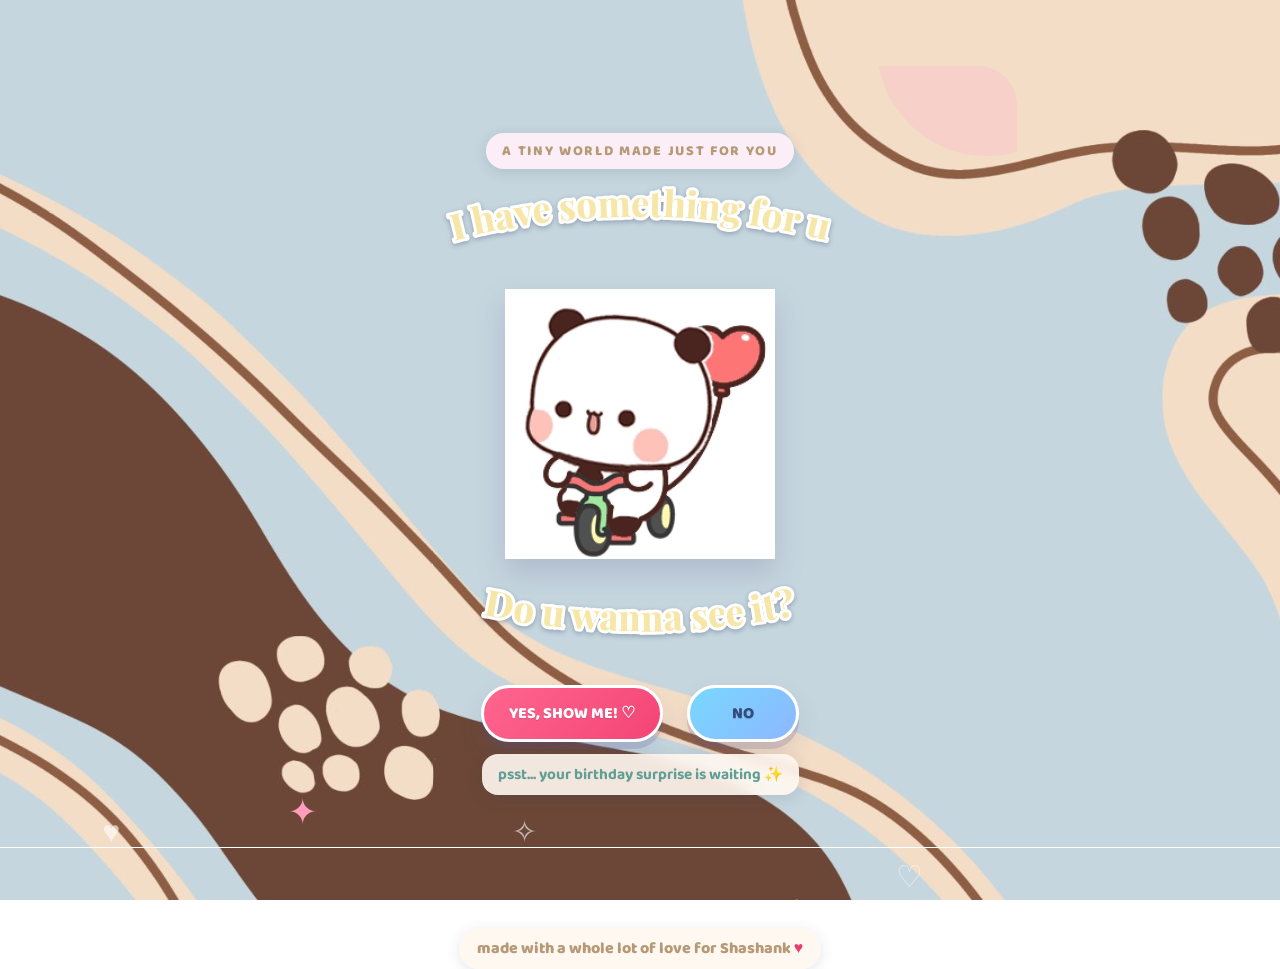
==== index.html @ c715af80 "Refresh stylesheet for white text outlines" ====
<!doctype html><html lang="en"><head><meta charset="UTF-8"><meta name="viewport" content="width=device-width,initial-scale=1"><meta name="theme-color" content="#bceaff"><title>A little surprise for Shashank ♡</title><link rel="stylesheet" href="style.css?v=20261118-white-outline"><script src="script.js?v=20261117-clean-controls" defer></script></head><body class="first-page">
<div class="confetti-bg" aria-hidden="true"><i>♥</i><i>✦</i><i>♡</i><i>✿</i><i>♥</i><i>✧</i></div><main><section class="page-card landing">
<p class="eyebrow">a tiny world made just for you</p>
<svg class="arc-heading arc-top" viewBox="0 0 760 130" role="img" aria-label="I have something for u"><defs><path id="arc-top-index" d="M 35 112 Q 380 -28 725 112"/></defs><text><textPath href="#arc-top-index" startOffset="50%" text-anchor="middle">I have something for u</textPath></text></svg>
<div class="rotating-bear" aria-label="Bubu and Dudu"><img class="is-visible" src="assets/opening-page-bubu-1.gif" alt="Bubu and Dudu"><img src="assets/opening-page-bubu-2.gif" alt="" aria-hidden="true"></div>
<svg class="arc-heading arc-bottom" viewBox="0 0 760 130" role="img" aria-label="Do u wanna see it?"><defs><path id="arc-bottom-index" d="M 35 12 Q 380 145 725 12"/></defs><text><textPath href="#arc-bottom-index" startOffset="50%" text-anchor="middle">Do u wanna see it?</textPath></text></svg>
<div class="button-row"><a class="bubble-button hot" href="excited.html">YES, SHOW ME! ♡</a><a class="bubble-button cool" href="no.html">NO</a></div>
<p class="micro">psst... your birthday surprise is waiting ✨</p>
</section><footer>made with a whole lot of love for Shashank <span>♥</span></footer></main></body></html>
---- style.css ----
@import url('https://fonts.googleapis.com/css2?family=Baloo+2:wght@500;600;700;800&family=Fredoka:wght@500;600;700&family=Playfair+Display:wght@600;700;800&display=swap');
:root{--ink:#3e426d;--blue:#72c9f3;--sky:#c8efff;--pink:#ffb8d0;--rose:#ff709d;--red:#e83e68;--purple:#b9a2ff;--yellow:#ffe28b;--mint:#a8eadc}
*{box-sizing:border-box}html{min-height:100%;scroll-behavior:smooth}body{margin:0;min-height:100vh;font-family:'Baloo 2',sans-serif;color:var(--ink);background:radial-gradient(circle at 12% 18%,#fff9 0 5%,transparent 18%),radial-gradient(circle at 88% 78%,#ffc4dc99 0 4%,transparent 20%),linear-gradient(135deg,#8cdbff 0%,#c8c2ff 42%,#ffd0df 75%,#fff0b9 100%);background-attachment:fixed;overflow-x:hidden}
.confetti-bg{position:fixed;inset:0;pointer-events:none;overflow:hidden;z-index:-1}.confetti-bg i{position:absolute;font-style:normal;color:#fff9;font-size:30px;animation:drift 12s linear infinite}.confetti-bg i:nth-child(1){left:8%;top:90%}.confetti-bg i:nth-child(2){left:25%;top:110%;animation-delay:-4s;color:#ff5e8d}.confetti-bg i:nth-child(3){left:70%;top:95%;animation-delay:-8s}.confetti-bg i:nth-child(4){left:90%;top:100%;animation-delay:-2s;color:#fff}.confetti-bg i:nth-child(5){left:52%;top:110%;animation-delay:-6s}.confetti-bg i:nth-child(6){left:40%;top:90%;animation-delay:-10s}@keyframes drift{to{transform:translateY(-120vh) rotate(300deg);opacity:0}}
.page-card{width:min(760px,calc(100% - 30px));min-height:75vh;margin:7vh auto;padding:clamp(25px,5vw,55px);display:flex;flex-direction:column;align-items:center;justify-content:center;text-align:center;border:3px solid #fff9;border-radius:42px;background:linear-gradient(145deg,#ffffffd9,#fff4f8d9);box-shadow:0 22px 70px #5b65a333, inset 0 0 0 7px #ffffff70;position:relative;overflow:hidden}.page-card:before{content:"";position:absolute;width:220px;height:220px;border-radius:50%;background:#ffb8d055;top:-130px;right:-80px}.page-card:after{content:"✦";position:absolute;color:#ff9dba;font-size:35px;bottom:20px;left:25px}.mascot{width:min(340px,80vw);height:auto;filter:drop-shadow(0 13px 14px #5d63952c);animation:mascotFloat 3s ease-in-out infinite}@keyframes mascotFloat{50%{transform:translateY(-9px) rotate(1deg)}}
.eyebrow{font-size:.82rem;letter-spacing:.16em;text-transform:uppercase;font-weight:800;color:#8d62b8;margin:10px 0}h1{font:800 clamp(2.7rem,7vw,4.6rem)/1.05 'Baloo 2',sans-serif;color:#4c4b83;margin:8px 0;text-shadow:3px 4px 0 #fff}h1 span{color:var(--red)}.subtitle{font-size:1.25rem;color:#65638c;margin:12px 0 24px}.button-row{display:flex;gap:15px;flex-wrap:wrap;justify-content:center;margin:10px}.bubble-button{display:inline-flex;align-items:center;justify-content:center;text-decoration:none;border:3px solid #fff;border-radius:50px;padding:13px 25px;font-weight:800;font-size:1rem;cursor:pointer;box-shadow:0 7px 0 #514c8730,0 12px 25px #625e9b20;transition:transform .2s,filter .2s}.bubble-button:hover{transform:translateY(-5px) rotate(-1deg);filter:saturate(1.2)}.hot{background:linear-gradient(135deg,#ff668f,#f34476);color:white}.cool{background:linear-gradient(135deg,#78d8ff,#8db7ff);color:#354b7a}.micro{color:#8d75a8;font-size:.9rem;margin-top:20px}.no-reply{display:none;padding:14px 20px;background:#fff;border:2px dashed #ff83a9;border-radius:20px;color:#e83e68;font-weight:800}.no-reply.show{display:block;animation:bounce .5s}.no-reply small{color:#70658c}.wide-page{width:min(1100px,calc(100% - 28px));margin:4vh auto;text-align:center}.page-heading{padding:22px}.page-heading .mascot{width:min(245px,60vw)}.page-heading h1{font-size:clamp(2.8rem,7vw,4.2rem)}.present-grid{display:grid;grid-template-columns:repeat(3,1fr);gap:22px;margin:30px 0}.present-card{min-height:290px;border:4px solid white;border-radius:34px;padding:25px 16px;display:flex;flex-direction:column;align-items:center;justify-content:center;text-decoration:none;color:#454777;box-shadow:0 15px 35px #55518b30;transition:.25s;position:relative;overflow:hidden}.present-card:hover{transform:translateY(-10px) rotate(-1deg) scale(1.02)}.gift-one{background:linear-gradient(145deg,#ffe7a8,#ffb7c9)}.gift-two{background:linear-gradient(145deg,#b8f1e8,#9ddfff)}.gift-three{background:linear-gradient(145deg,#d8c5ff,#ffc5e1)}.present-emoji{font-size:5rem;filter:drop-shadow(0 6px 4px #554c6a33);animation:bob 2s infinite}.present-card b{font:800 1.4rem 'Baloo 2';margin-top:10px}.present-card small{font-size:.95rem}.present-card strong{color:#e83e68;margin-top:20px;letter-spacing:.12em}.bottom-mascot .mascot{width:190px;margin:10px auto}.gift-page{gap:10px}.gift-page .mascot{width:min(250px,65vw)}.pink-card{background:linear-gradient(145deg,#fff0b9,#ffc5dc 55%,#e8c8ff)}.birthday-title{color:#e84979}.message{font-size:1.12rem;line-height:1.65;max-width:560px}.signature{font:700 1.35rem 'Playfair Display',serif;color:#e84979;margin:18px}.cake-card{background:linear-gradient(145deg,#baf0ff,#c6c0ff 55%,#ffd1e2)}.cake-card .mascot{width:190px;margin-top:10px}.big-cake{position:relative;width:270px;height:230px;margin:25px auto;cursor:pointer}.cake-plate{position:absolute;bottom:20px;left:18px;width:235px;height:20px;border-radius:50%;background:#fff;box-shadow:0 7px 0 #8dc7ed}.cake-body{position:absolute;bottom:39px;left:55px;width:160px;height:100px;border-radius:20px 20px 25px 25px;background:repeating-linear-gradient(180deg,#ff8eb7 0 20px,#fff1f6 20px 34px);box-shadow:inset 0 -10px #ed6394}.cake-icing{position:absolute;z-index:2;bottom:125px;left:47px;width:176px;height:32px;border-radius:50%;background:#fff;border:5px solid #ff9cbd;color:#ef5c8a;font-size:18px}.cake-candle{position:absolute;z-index:3;bottom:151px;left:130px;width:12px;height:40px;border-radius:5px;background:repeating-linear-gradient(135deg,#65cafa 0 7px,#fff 7px 13px)}.cake-flame{position:absolute;z-index:4;bottom:187px;left:129px;width:16px;height:23px;border-radius:80% 20%;transform:rotate(45deg);background:#ffbd45;box-shadow:0 0 24px #ffbd45;animation:flicker .6s infinite alternate}.big-cake.blown .cake-flame{display:none}.spark{position:absolute;color:#fff;font-size:32px;animation:twinkle 1.4s infinite alternate}.s1{left:5px;top:45px}.s2{right:5px;top:20px}@keyframes flicker{to{transform:rotate(55deg) scale(1.15)}}@keyframes twinkle{to{transform:scale(1.4);opacity:.5}}.letter-card{background:linear-gradient(145deg,#f5e8ff,#ffcce3 55%,#fff0b9)}.big-envelope{position:relative;width:220px;height:145px;margin:30px auto;background:#ff8eb7;border:5px solid white;border-radius:12px;cursor:pointer;box-shadow:0 15px 25px #9a669633}.letter-sheet{position:absolute;left:25px;right:25px;bottom:12px;height:110px;background:#fffdf7;border-radius:6px;display:grid;place-items:center;color:#f15c8b;font-size:32px;transition:.7s}.env-front{position:absolute;inset:0;background:linear-gradient(145deg,transparent 49%,#f36e9d 50%) left/50% 100% no-repeat,linear-gradient(215deg,transparent 49%,#ffabc9 50%) right/50% 100% no-repeat}.env-flap{position:absolute;top:0;left:0;border-left:105px solid transparent;border-right:105px solid transparent;border-top:78px solid #ffd0e2;transform-origin:top;transition:.6s;z-index:2}.big-envelope.open .env-flap{transform:rotateX(180deg)}.big-envelope.open .letter-sheet{transform:translateY(-80px)}.letter-text{display:none;max-width:620px;text-align:left;background:#fffdf7;border:2px solid #fff;border-radius:24px;padding:25px;margin:20px 0;box-shadow:0 12px 30px #90649b22}.letter-text.show{display:block;animation:reveal .7s}.letter-text h2{text-align:center;font:800 2rem 'Playfair Display';color:#e84979}.letter-text p{font-size:1.05rem;line-height:1.8}.letter-card .mascot{width:190px;margin:10px auto}.back-link{color:#7465a0;margin-top:22px;text-decoration:none;font-weight:700}footer{text-align:center;padding:24px;color:#615b8c;font-weight:700}footer span{color:#e83e68}@keyframes bob{50%{transform:translateY(-8px) rotate(2deg)}}@keyframes bounce{50%{transform:scale(1.06)}}@keyframes reveal{from{opacity:0;transform:translateY(12px)}to{opacity:1;transform:none}}@media(max-width:760px){.present-grid{grid-template-columns:1fr;max-width:440px;margin:20px auto}.present-card{min-height:230px}.page-card{margin:3vh auto;min-height:85vh;border-radius:28px}.message{font-size:1rem}}@media(prefers-reduced-motion:reduce){*{animation-duration:.01ms!important;scroll-behavior:auto!important}}
.bear-gallery{display:flex;align-items:center;justify-content:center;gap:clamp(2px,2vw,18px);flex-wrap:wrap;width:100%;margin:0 auto 16px;position:relative;z-index:1}
.bear-gallery img{width:clamp(105px,21vw,178px);height:clamp(90px,18vw,145px);object-fit:contain;filter:drop-shadow(0 9px 8px #6c5d9b2b);animation:bearBounce 2.8s ease-in-out infinite}
.bear-gallery img:nth-child(2){animation-delay:-.7s;width:clamp(88px,17vw,145px)}.bear-gallery img:nth-child(3){animation-delay:-1.4s}.bear-gallery img:nth-child(4){animation-delay:-2s;width:clamp(88px,17vw,145px)}
@keyframes bearBounce{0%,100%{transform:translateY(0) rotate(-2deg)}50%{transform:translateY(-12px) rotate(2deg)}}
.page-card{isolation:isolate}.page-card:before{z-index:-1}.page-card:after{animation:twinkle 1.5s infinite alternate}.no-page h1{color:#e83e68}
@media(max-width:520px){.bear-gallery{gap:0}.bear-gallery img{width:43%!important;height:110px}.bear-gallery img:nth-child(3),.bear-gallery img:nth-child(4){margin-top:-12px}}


/* One floating Bubu-Dudu illustration per page */
.corner-mascot{position:fixed;z-index:5;width:clamp(104px,15vw,172px);height:clamp(104px,15vw,172px);object-fit:contain;filter:drop-shadow(0 10px 12px #5b4b8b35);pointer-events:none;animation:cornerFloat 3.2s ease-in-out infinite}
.corner-mascot.mascot-br{right:clamp(8px,2vw,26px);bottom:clamp(8px,2vw,24px)}
.corner-mascot.mascot-tr{right:clamp(8px,2vw,26px);top:clamp(8px,2vw,24px);animation-delay:-.8s}
.corner-mascot.mascot-tl{left:clamp(8px,2vw,26px);top:clamp(8px,2vw,24px);animation-delay:-1.5s}
.corner-mascot.mascot-bl{left:clamp(8px,2vw,26px);bottom:clamp(8px,2vw,24px);animation-delay:-2.2s}
@keyframes cornerFloat{0%,100%{transform:translateY(0) rotate(-3deg)}50%{transform:translateY(-11px) rotate(3deg)}}
@media(max-width:520px){.corner-mascot{width:clamp(82px,24vw,112px);height:clamp(82px,24vw,112px);opacity:.96}}
@media(prefers-reduced-motion:reduce){.corner-mascot{animation:none}}

/* Centered character with a small caption on the first three pages */
.hero-mascot{display:flex;flex-direction:column;align-items:center;justify-content:center;width:100%;margin:0 auto 12px;position:relative;z-index:2}
.hero-mascot-image{display:block;width:clamp(150px,30vw,235px);height:clamp(130px,26vw,205px);object-fit:contain;filter:drop-shadow(0 12px 12px #62548b30);animation:heroBearFloat 3s ease-in-out infinite}
.hero-mascot-caption{margin:0;color:#926b9f;font-size:.88rem;font-weight:700;letter-spacing:.025em}
@keyframes heroBearFloat{0%,100%{transform:translateY(0) rotate(-2deg)}50%{transform:translateY(-10px) rotate(2deg)}}
@media(max-width:520px){.hero-mascot-image{width:clamp(135px,43vw,185px);height:clamp(120px,38vw,165px)}}

/* Centered storybook layout with arched text */
.hero-mascot{display:none}
.arc-heading{display:block;width:min(100%,650px);height:auto;overflow:visible;margin:0 auto}
.arc-heading text{font-family:'Baloo 2',sans-serif;font-size:43px;font-weight:800;letter-spacing:1px;fill:#4c4b83;paint-order:stroke;stroke:#fff;stroke-width:5px;stroke-linejoin:round}
.arc-top{margin-bottom:-2px}
.arc-bottom{margin-top:-2px}
.center-stage-bear{display:block;width:clamp(190px,38vw,285px);height:clamp(170px,34vw,245px);object-fit:contain;margin:0 auto;filter:drop-shadow(0 14px 14px #62548b35);animation:heroBearFloat 3s ease-in-out infinite}
.page-card .button-row{display:flex;flex-wrap:nowrap;gap:clamp(10px,3vw,24px);justify-content:center;align-items:center;width:100%;margin:10px auto 0}
.page-card .button-row .bubble-button{white-space:nowrap;min-width:112px}
.no-page .arc-heading text{fill:#e83e68}
@media(max-width:520px){
 .page-card{padding:22px 15px}
 .arc-heading text{font-size:39px;stroke-width:4px}
 .center-stage-bear{width:clamp(175px,55vw,225px);height:clamp(155px,48vw,200px)}
 .page-card .button-row{gap:9px}
 .page-card .button-row .bubble-button{padding:11px 17px;font-size:.92rem;min-width:100px}
}


/* Two-image Bubu-Dudu galleries: gently crossfade forever */
.rotating-bear{position:relative;display:block;width:clamp(190px,38vw,285px);height:clamp(170px,34vw,245px);margin:0 auto 8px;flex:0 0 auto;}
.rotating-bear img{position:absolute;inset:0;width:100%;height:100%;object-fit:contain;opacity:0;transition:opacity 1s ease-in-out;filter:drop-shadow(0 14px 14px #62548b35);}
.rotating-bear img.is-visible{opacity:1;}
@media(max-width:520px){.rotating-bear{width:clamp(175px,55vw,225px);height:clamp(155px,48vw,200px);}}
@media(prefers-reduced-motion:reduce){.rotating-bear img{transition:none}}

/* Automatic gallery crossfade: images change every 2 seconds */
.rotating-bear{height:clamp(190px,38vw,270px);}
.rotating-bear img{transition:opacity .65s ease-in-out;}
@media(max-width:520px){.rotating-bear{height:clamp(175px,53vw,225px)}}
@media(prefers-reduced-motion:reduce){.rotating-bear img{transition:none}}

/* CSS-only slideshow: each illustration stays visible for 2 seconds. */
.rotating-bear img{animation:bearFrameSwap 4s steps(1,end) infinite!important;transition:none!important;}
.rotating-bear img:nth-child(1){animation-delay:0s!important;}
.rotating-bear img:nth-child(2){animation-delay:-2s!important;}
@keyframes bearFrameSwap{0%,49.99%{opacity:1}50%,99.99%{opacity:0}}
/* There is no manual Next control in this slideshow. */
.next-frame-button,#nextFrameButton,[data-next-frame],.next-image-button,#nextImageButton{display:none!important;}

/* First-page uploaded portrait background: upright on mobile, landscape on desktop */
body.first-page{position:relative;isolation:isolate;background:none}
body.first-page::before{content:"";position:fixed;inset:0;z-index:-2;background-image:url("assets/background-first-page.jpg");background-position:center;background-size:cover;background-repeat:no-repeat}
body.first-page .confetti-bg{z-index:-1}
body.first-page .page-card.landing{background:transparent;border-color:transparent;box-shadow:none;backdrop-filter:none}
@media(min-width:761px){
 body.first-page::before{inset:auto;width:100vh;height:100vw;top:50%;left:50%;transform:translate(-50%,-50%) rotate(90deg)}
}


/* Uploaded page backgrounds: portrait on mobile, rotated landscape on desktop. */
body.no-page-bg,body.sunoo-page-bg,body.first-gift-bg,body.second-gift-bg,body.third-gift-bg,body.pick-gift-bg,body.yes-page-bg{position:relative;isolation:isolate;background:none}
body.no-page-bg::before,body.sunoo-page-bg::before,body.first-gift-bg::before,body.second-gift-bg::before,body.third-gift-bg::before,body.pick-gift-bg::before,body.yes-page-bg::before{content:"";position:fixed;inset:0;z-index:-2;background-position:center;background-size:cover;background-repeat:no-repeat}
body.no-page-bg::before{background-image:url("assets/no-page-background.jpg")}
body.sunoo-page-bg::before{background-image:url("assets/sunoo-page%20background.jpg")}
body.first-gift-bg::before{background-image:url("assets/first-gift-background.jpg")}
body.second-gift-bg::before{background-image:url("assets/second-gift-background.jpg")}
body.third-gift-bg::before{background-image:url("assets/third-gift-background.jpg")}
body.pick-gift-bg::before{background-image:url("assets/pick-gift-background.jpg")}
body.yes-page-bg::before{background-image:url("assets/yes-page-background.jpg")}
body.no-page-bg .page-card,body.sunoo-page-bg .page-card,body.first-gift-bg .page-card,body.second-gift-bg .page-card,body.third-gift-bg .page-card,body.yes-page-bg .page-card{background:transparent!important;border-color:transparent!important;box-shadow:none!important;backdrop-filter:none!important}
body.no-page-bg .page-card:before,body.no-page-bg .page-card:after,body.sunoo-page-bg .page-card:before,body.sunoo-page-bg .page-card:after,body.first-gift-bg .page-card:before,body.first-gift-bg .page-card:after,body.second-gift-bg .page-card:before,body.second-gift-bg .page-card:after,body.third-gift-bg .page-card:before,body.third-gift-bg .page-card:after,body.yes-page-bg .page-card:before,body.yes-page-bg .page-card:after{display:none!important}
body.pick-gift-bg .wide-page{background:transparent!important;box-shadow:none!important;border:0!important}
body.no-page-bg .confetti-bg,body.sunoo-page-bg .confetti-bg,body.first-gift-bg .confetti-bg,body.second-gift-bg .confetti-bg,body.third-gift-bg .confetti-bg,body.pick-gift-bg .confetti-bg,body.yes-page-bg .confetti-bg{z-index:-1}
@media(min-width:761px){
 body.no-page-bg::before,body.sunoo-page-bg::before,body.first-gift-bg::before,body.third-gift-bg::before,body.yes-page-bg::before{inset:auto;width:100vh;height:100vw;top:50%;left:50%;transform:translate(-50%,-50%) rotate(90deg)}
}
/* Pick-your-present and make-a-wish cake artwork are landscape on desktop and rotated portrait on mobile. */
@media(max-width:760px){
 body.second-gift-bg::before{inset:auto;width:100vh;height:100vw;top:50%;left:50%;transform:translate(-50%,-50%) rotate(90deg)}
}
/* Pick-your-present artwork is landscape on desktop and rotated portrait on mobile. */
@media(max-width:760px){
 body.pick-gift-bg::before{inset:auto;width:100vh;height:100vw;top:50%;left:50%;transform:translate(-50%,-50%) rotate(90deg)}
}


/* Readable, elegant typography and contrast across every page */
body{font-family:'Baloo 2',sans-serif;color:#26345f}
h1,.letter-text h2{font-family:'Playfair Display',serif;font-weight:800;letter-spacing:-.025em;color:#26345f;text-shadow:0 2px 0 #fff,0 5px 18px #fff9}
.arc-heading text{font-family:'Playfair Display',serif;font-weight:800;letter-spacing:.2px;fill:#26345f;paint-order:stroke;stroke:#fff8;stroke-width:8px;stroke-linejoin:round;filter:drop-shadow(0 2px 3px #27345b55)}
.no-page .arc-heading text{fill:#8f2349;stroke:#fff;stroke-width:8px}
.eyebrow{display:table;margin:12px auto;padding:7px 16px;border-radius:999px;background:#fff0f8ed;color:#59366f;font-size:.88rem;font-weight:800;letter-spacing:.12em;text-shadow:none;box-shadow:0 3px 14px #27345b22}
.subtitle,.message,.micro,.signature,.back-link,.hero-mascot-caption{display:table;max-width:min(100%,680px);margin:12px auto;padding:8px 16px;border-radius:16px;background:#fff8f0e8;color:#26345f;font-weight:700;text-shadow:none;box-shadow:0 4px 16px #27345b20;backdrop-filter:blur(5px)}
.message{font-size:1.16rem;line-height:1.7;padding:10px 18px}
.signature{font-family:'Playfair Display',serif;font-size:1.25rem;font-weight:800;color:#8f2349;background:#fff0f5ed}
.micro{font-size:.96rem;color:#39466d}
.back-link{color:#26345f;font-weight:800;text-decoration:underline;text-decoration-color:#d77ca1;text-underline-offset:4px}
footer{display:table;margin:14px auto 0;padding:8px 18px;border-radius:999px;background:#fff8f0e8;color:#26345f;font-weight:800;text-shadow:none;box-shadow:0 3px 14px #27345b20}
.present-card{color:#26345f;text-shadow:0 1px 0 #fff9}
.present-card b{font-weight:800;color:#26345f;text-shadow:0 1px 0 #fff9}
.present-card small{font-weight:700;color:#354365}
.present-card strong{font-weight:800;color:#92264d;text-shadow:0 1px 0 #fff}
.letter-text{color:#303858}
.letter-text h2{color:#92264d;text-shadow:none}
.letter-text p{font-weight:600;color:#303858}
.bubble-button{font-weight:800;text-shadow:0 1px 1px #0002}
@media(max-width:520px){
 .arc-heading text{stroke-width:7px}
 .message{font-size:1.04rem;line-height:1.6}
 .eyebrow{font-size:.78rem;letter-spacing:.09em}
}


/* Pick-your-present cards: translucent pastel glass, coordinated with the artwork */
body.pick-gift-bg .present-card{
 border:2px solid #fffdebdc;
 box-shadow:0 14px 34px #28365b38,inset 0 1px 0 #ffffffd9;
 backdrop-filter:blur(9px) saturate(1.12);
 -webkit-backdrop-filter:blur(9px) saturate(1.12);
}
body.pick-gift-bg .present-card.gift-one{
 background:linear-gradient(145deg,#fff0c9e8,#ffc6d8df);
}
body.pick-gift-bg .present-card.gift-two{
 background:linear-gradient(145deg,#d7f8eee8,#bceaffdf);
}
body.pick-gift-bg .present-card.gift-three{
 background:linear-gradient(145deg,#e6dcffe8,#ffd2e8df);
}
body.pick-gift-bg .present-card b{color:#27365e;text-shadow:0 1px 0 #ffffffd9}
body.pick-gift-bg .present-card small{color:#354467;text-shadow:0 1px 0 #ffffffd9}
body.pick-gift-bg .present-card strong{color:#84284d;text-shadow:0 1px 0 #fff}
@media(max-width:760px){
 body.pick-gift-bg .present-card{backdrop-filter:blur(7px) saturate(1.1);-webkit-backdrop-filter:blur(7px) saturate(1.1)}
}


/* Gift cards matched to the mint, cream and cocoa palette of the page artwork */
body.pick-gift-bg .present-card{
 border:3px solid #76513f;
 box-shadow:0 12px 28px #4b382b38,inset 0 1px 0 #fffdf2e8;
 backdrop-filter:blur(8px) saturate(1.05);
 -webkit-backdrop-filter:blur(8px) saturate(1.05);
}
body.pick-gift-bg .present-card.gift-one{
 background:linear-gradient(145deg,#f3f0d9ed,#d5e8d8e8);
}
body.pick-gift-bg .present-card.gift-two{
 background:linear-gradient(145deg,#d8eee5ed,#c2dfd8e8);
}
body.pick-gift-bg .present-card.gift-three{
 background:linear-gradient(145deg,#eeeedaed,#d4e5d5e8);
}
body.pick-gift-bg .present-card b{color:#493528;text-shadow:0 1px 0 #fffdf0}
body.pick-gift-bg .present-card small{color:#554437;text-shadow:0 1px 0 #fffdf0}
body.pick-gift-bg .present-card strong{color:#356b5e;text-shadow:0 1px 0 #fffdf0}


/* Final Pick Your Present palette: readable cocoa + deep botanical green */
body.pick-gift-bg .page-heading h1{
 font-family:'Fredoka','Baloo 2',sans-serif;
 font-weight:700;
 letter-spacing:.01em;
 color:#3f5f50;
 text-shadow:0 2px 0 #fffdf0,0 4px 14px #fff9;
}
body.pick-gift-bg .eyebrow{
 background:#f6f1dcf0;
 color:#496b59;
 border:1px solid #b9cdbb;
 font-family:'Fredoka','Baloo 2',sans-serif;
 font-weight:700;
 letter-spacing:.08em;
}
body.pick-gift-bg .subtitle{
 background:#f8f4e8eF;
 color:#4d5948;
 font-family:'Baloo 2',sans-serif;
 font-weight:800;
}
body.pick-gift-bg .present-card{
 font-family:'Fredoka','Baloo 2',sans-serif;
 color:#493b30;
}
body.pick-gift-bg .present-card b{
 color:#493b30;
 font-family:'Fredoka','Baloo 2',sans-serif;
 font-size:1.42rem;
 font-weight:700;
}
body.pick-gift-bg .present-card small{
 color:#514b3e;
 font-weight:700;
}
body.pick-gift-bg .present-card strong{
 color:#315f50;
 font-family:'Fredoka','Baloo 2',sans-serif;
 font-weight:700;
 letter-spacing:.08em;
 text-shadow:0 1px 0 #fffdf0;
}
body.pick-gift-bg .back-link,
body.pick-gift-bg footer{
 color:#405e4e;
}
@media(max-width:760px){
 body.pick-gift-bg .page-heading h1{font-size:clamp(2.6rem,10vw,3.5rem)}
 body.pick-gift-bg .present-card b{font-size:1.32rem}
}




/* Text colours only: warm seven-colour palette, with a separate gold for Sunoo.
   No backgrounds, borders, layout, typography, shadows, or controls are changed here. */
body.first-page h1,
body.first-page h1 span,
body.first-page .eyebrow,
body.first-page .signature{color:#8b7653}
body.no-page-bg h1,
body.no-page-bg h1 span,
body.no-page-bg .eyebrow,
body.no-page-bg .signature{color:#927d60}
body.first-gift-bg h1,
body.first-gift-bg h1 span,
body.first-gift-bg .eyebrow,
body.first-gift-bg .signature{color:#58745d}
body.second-gift-bg h1,
body.second-gift-bg h1 span,
body.second-gift-bg .eyebrow,
body.second-gift-bg .signature{color:#b87580}
body.third-gift-bg h1,
body.third-gift-bg h1 span,
body.third-gift-bg .eyebrow,
body.third-gift-bg .signature{color:#a85d43}
body.pick-gift-bg h1,
body.pick-gift-bg h1 span,
body.pick-gift-bg .eyebrow,
body.pick-gift-bg .signature,
body.pick-gift-bg .present-card strong{color:#98752b}
body.yes-page-bg h1,
body.yes-page-bg h1 span,
body.yes-page-bg .eyebrow,
body.yes-page-bg .signature{color:#98752b}
body.sunoo-page-bg h1,
body.sunoo-page-bg h1 span,
body.sunoo-page-bg .eyebrow,
body.sunoo-page-bg .signature{color:#a87927}


/* Refined page titles: change only title typography and title-area text colours */
body.third-gift-bg .page-card > h1{
 font-family:'Playfair Display',serif;
 font-weight:800;
 letter-spacing:-.025em;
 color:#a85d43;
 text-shadow:0 2px 0 #fff8ed,0 4px 12px #7d493326;
}
body.pick-gift-bg .page-heading > h1{
 font-family:'Playfair Display',serif;
 font-weight:800;
 letter-spacing:-.025em;
 color:#a77b2d;
 text-shadow:0 2px 0 #fff8ed,0 4px 12px #7d642c26;
}
body.pick-gift-bg .page-heading > .eyebrow{color:#9a7040}
body.pick-gift-bg .page-heading > .subtitle{color:#66503d}


/* Restore the warm terracotta accents on the letter page only */
body.third-gift-bg .bubble-button.hot{
 background:linear-gradient(135deg,#c77b5b,#a95f47);
 color:#fffaf0;
 border-color:#fff1df;
}
body.third-gift-bg .big-envelope{
 background:#b96f52;
 border-color:#f7f1df;
}
body.third-gift-bg .letter-sheet{
 color:#a65f48;
 background:#fffaf0;
}
body.third-gift-bg .env-flap{border-top-color:#e8b8ad}


/* Soft pastel text treatment requested for the opening, yes, cake, letter and gifts pages.
   Text colour only: existing backgrounds, buttons, borders and layout remain untouched. */
:root{
 --text-dusty-pink:#d28fa4;
 --text-soft-cream:#e9dec8;
 --text-warm-beige:#b69a78;
 --text-mint-turquoise:#619e94;
}
body.first-page .arc-heading text,
body.yes-page-bg .arc-heading text,
body.second-gift-bg h1,
body.third-gift-bg .page-card > h1,
body.pick-gift-bg .page-heading > h1{
 color:var(--text-dusty-pink);
 fill:var(--text-dusty-pink);
}
body.first-page .eyebrow,
body.yes-page-bg .eyebrow,
body.second-gift-bg .eyebrow,
body.third-gift-bg .eyebrow,
body.pick-gift-bg .page-heading > .eyebrow{
 color:var(--text-warm-beige);
}
body.first-page .micro,
body.yes-page-bg .micro,
body.second-gift-bg .subtitle,
body.second-gift-bg .message,
body.third-gift-bg .micro,
body.third-gift-bg .letter-text p,
body.pick-gift-bg .page-heading > .subtitle{
 color:var(--text-mint-turquoise);
}
body.first-page footer,
body.yes-page-bg footer,
body.second-gift-bg footer,
body.third-gift-bg footer,
body.pick-gift-bg footer{
 color:var(--text-warm-beige);
}
body.third-gift-bg .letter-text h2,
body.third-gift-bg .signature{
 color:var(--text-dusty-pink);
}
body.pick-gift-bg .present-card b{color:#a77e86}
body.pick-gift-bg .present-card small{color:#8b7968}
body.pick-gift-bg .present-card strong{color:var(--text-mint-turquoise)}


/* Final text-colour refinements requested on 18 Nov.
   Only text/fill colours are changed; backgrounds, buttons, borders and layout stay intact. */
body.first-page .arc-heading text,
body.yes-page-bg .arc-heading text,
body.second-gift-bg h1{
 color:#f6e7a8;
 fill:#f6e7a8;
}
body.first-gift-bg .birthday-title,
body.first-gift-bg .birthday-title span{
 color:#65b9ad;
}
body.sunoo-page-bg .arc-heading text{
 fill:#d6a23e;
}
body.sunoo-page-bg .eyebrow,
body.sunoo-page-bg footer,
body.sunoo-page-bg footer span{
 color:#d6a23e;
}


/* Crisp pure-white outlines for the recently recoloured headings only. */
body.first-page .arc-heading text,
body.yes-page-bg .arc-heading text,
body.sunoo-page-bg .arc-heading text{
 stroke:#ffffff;
 stroke-width:7px;
 stroke-linejoin:round;
 paint-order:stroke fill;
}
body.second-gift-bg h1,
body.first-gift-bg .birthday-title{
 -webkit-text-stroke:1.5px #ffffff;
 paint-order:stroke fill;
}
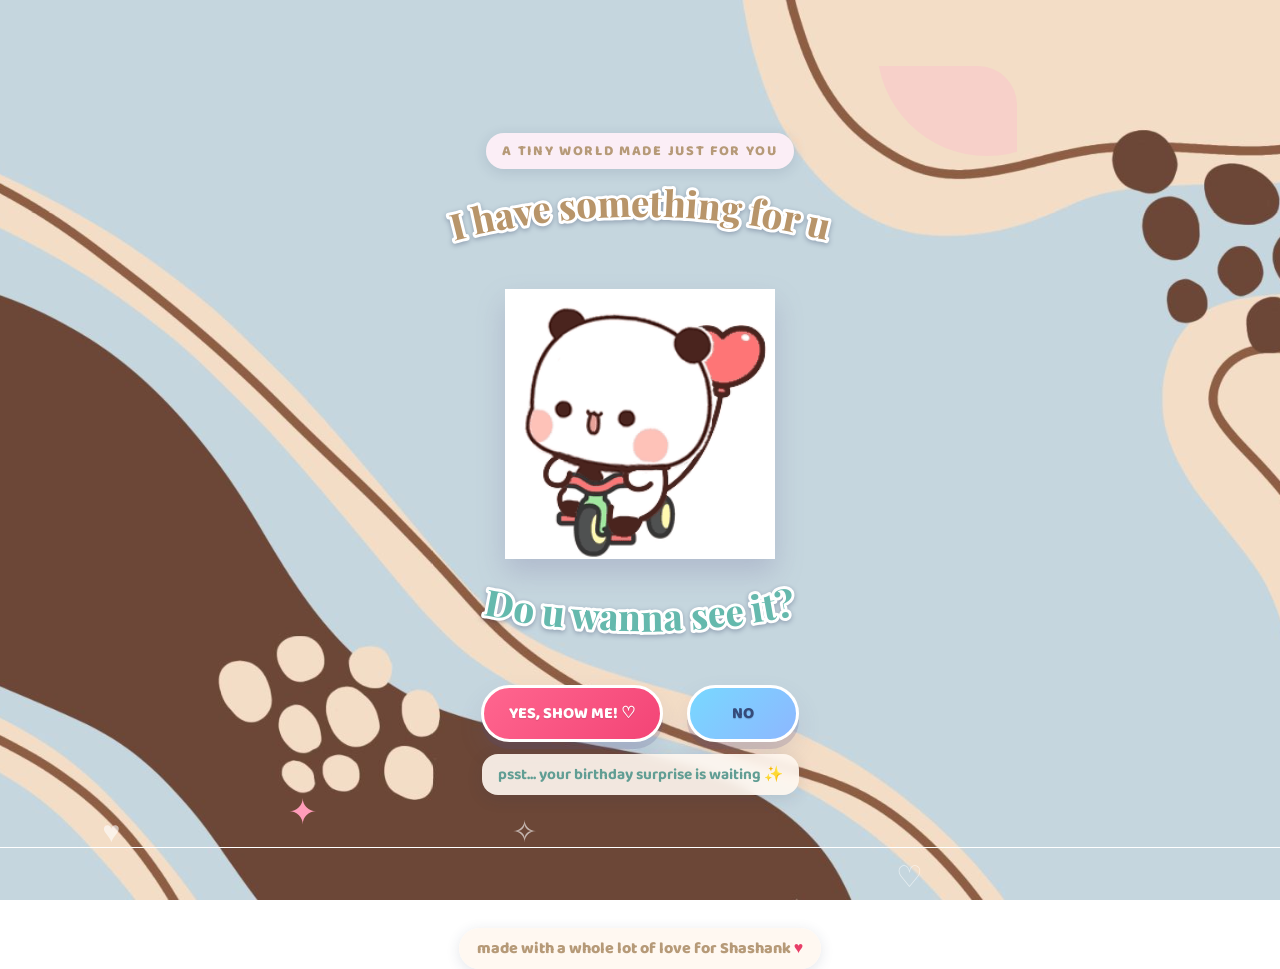
==== commit 6c92c748: "Refresh first page stylesheet for colour test" ====
--- a/index.html
+++ b/index.html
@@ -1,4 +1,4 @@
-<!doctype html><html lang="en"><head><meta charset="UTF-8"><meta name="viewport" content="width=device-width,initial-scale=1"><meta name="theme-color" content="#bceaff"><title>A little surprise for Shashank ♡</title><link rel="stylesheet" href="style.css?v=20261118-white-outline"><script src="script.js?v=20261117-clean-controls" defer></script></head><body class="first-page">
+<!doctype html><html lang="en"><head><meta charset="UTF-8"><meta name="viewport" content="width=device-width,initial-scale=1"><meta name="theme-color" content="#bceaff"><title>A little surprise for Shashank ♡</title><link rel="stylesheet" href="style.css?v=20261118-first-page-tan-turquoise"><script src="script.js?v=20261117-clean-controls" defer></script></head><body class="first-page">
 <div class="confetti-bg" aria-hidden="true"><i>♥</i><i>✦</i><i>♡</i><i>✿</i><i>♥</i><i>✧</i></div><main><section class="page-card landing">
 <p class="eyebrow">a tiny world made just for you</p>
 <svg class="arc-heading arc-top" viewBox="0 0 760 130" role="img" aria-label="I have something for u"><defs><path id="arc-top-index" d="M 35 112 Q 380 -28 725 112"/></defs><text><textPath href="#arc-top-index" startOffset="50%" text-anchor="middle">I have something for u</textPath></text></svg>
--- a/style.css
+++ b/style.css
@@ -390,3 +390,94 @@
  -webkit-text-stroke:1.5px #ffffff;
  paint-order:stroke fill;
 }
+
+
+/* Sunoo page: warm-gold text on the Back to My Letter button. */
+body.sunoo-page-bg .bubble-button.hot{
+ color:#d6a23e;
+}
+
+
+/* Sunoo page: warm-gold button box, retaining readable white button text. */
+body.sunoo-page-bg .bubble-button.hot{
+ background:linear-gradient(135deg,#e5bd62,#c99735);
+ color:#fffdf5;
+ border-color:#fff8e8;
+}
+
+
+/* Birthday page title: pure baby pink fill with its existing pure-white outline. */
+body.first-gift-bg .birthday-title,
+body.first-gift-bg .birthday-title span{
+ color:#ffb6d5;
+ -webkit-text-stroke:1.5px #ffffff;
+ paint-order:stroke fill;
+}
+
+
+/* Birthday title: misty-rose fill with a thicker pure-white outline. */
+body.first-gift-bg .birthday-title,
+body.first-gift-bg .birthday-title span{
+ color:#FFE4E1;
+ -webkit-text-stroke:3px #ffffff;
+ paint-order:stroke fill;
+}
+
+
+/* Birthday title: switch the thick outline from white to dark brown. */
+body.first-gift-bg .birthday-title,
+body.first-gift-bg .birthday-title span{
+ color:#FFE4E1;
+ -webkit-text-stroke:3px #5A3A2E;
+ paint-order:stroke fill;
+}
+
+
+/* Pick Your Present title: match the Birthday title's misty-rose fill and dark-brown outline. */
+body.pick-gift-bg .page-heading > h1{
+ font-family:'Playfair Display',serif;
+ font-weight:800;
+ letter-spacing:-.025em;
+ color:#FFE4E1;
+ -webkit-text-stroke:3px #5A3A2E;
+ paint-order:stroke fill;
+}
+
+/* Open Your Letter title: match Make a Wish typography and pastel text colour. */
+body.third-gift-bg .page-card > h1{
+ font-family:'Playfair Display',serif;
+ font-weight:800;
+ letter-spacing:-.025em;
+ color:#d28fa4;
+ -webkit-text-stroke:1.5px #ffffff;
+ paint-order:stroke fill;
+}
+
+
+/* Exact Make a Wish title colours and outline on Open Your Letter. */
+body.third-gift-bg .page-card > h1{
+ color:#f6e7a8;
+ -webkit-text-stroke:1.5px #ffffff;
+ paint-order:stroke fill;
+}
+
+
+/* Open Your Letter: change its buttercream title outline to dark brown. */
+body.third-gift-bg .page-card > h1{
+ color:#f6e7a8;
+ -webkit-text-stroke:3px #5A3A2E;
+ paint-order:stroke fill;
+}
+
+
+/* Open Your Letter title: beige fill, retaining the dark-brown outline. */
+body.third-gift-bg .page-card > h1{
+ color:#E8D5B5;
+ -webkit-text-stroke:3px #5A3A2E;
+ paint-order:stroke fill;
+}
+
+
+/* First page colour test: warm tan on the upper arc and soft turquoise on the lower arc. Text colour only; preserve the existing white outline. */
+body.first-page .arc-top text{fill:#B8956A;color:#B8956A;}
+body.first-page .arc-bottom text{fill:#65B9AD;color:#65B9AD;}
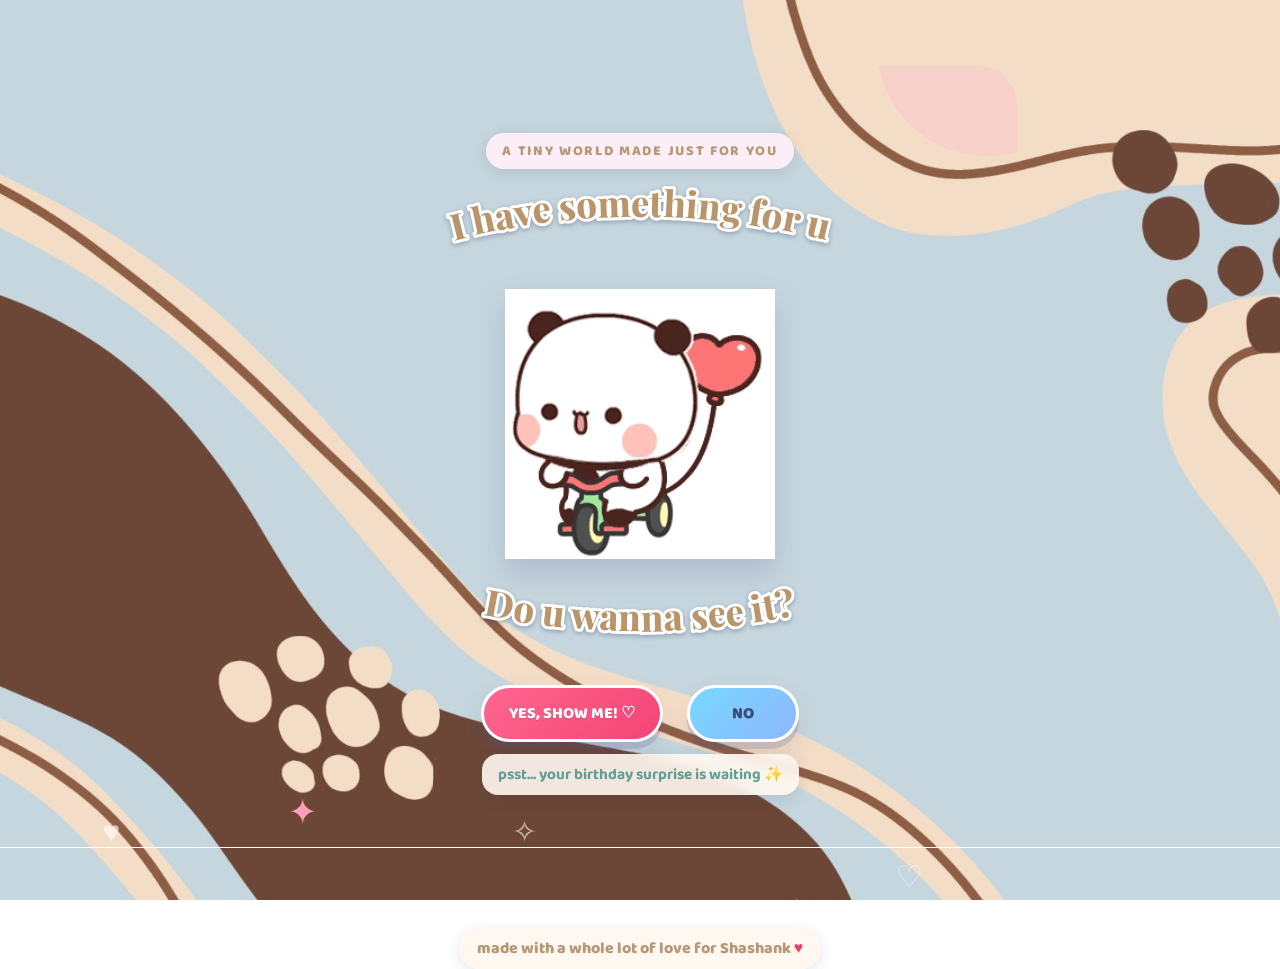
==== commit e82907ea: "Refresh first page for matching tan headings" ====
--- a/index.html
+++ b/index.html
@@ -1,4 +1,4 @@
-<!doctype html><html lang="en"><head><meta charset="UTF-8"><meta name="viewport" content="width=device-width,initial-scale=1"><meta name="theme-color" content="#bceaff"><title>A little surprise for Shashank ♡</title><link rel="stylesheet" href="style.css?v=20261118-first-page-tan-turquoise"><script src="script.js?v=20261117-clean-controls" defer></script></head><body class="first-page">
+<!doctype html><html lang="en"><head><meta charset="UTF-8"><meta name="viewport" content="width=device-width,initial-scale=1"><meta name="theme-color" content="#bceaff"><title>A little surprise for Shashank ♡</title><link rel="stylesheet" href="style.css?v=20261118-first-page-both-tan"><script src="script.js?v=20261117-clean-controls" defer></script></head><body class="first-page">
 <div class="confetti-bg" aria-hidden="true"><i>♥</i><i>✦</i><i>♡</i><i>✿</i><i>♥</i><i>✧</i></div><main><section class="page-card landing">
 <p class="eyebrow">a tiny world made just for you</p>
 <svg class="arc-heading arc-top" viewBox="0 0 760 130" role="img" aria-label="I have something for u"><defs><path id="arc-top-index" d="M 35 112 Q 380 -28 725 112"/></defs><text><textPath href="#arc-top-index" startOffset="50%" text-anchor="middle">I have something for u</textPath></text></svg>
--- a/style.css
+++ b/style.css
@@ -481,3 +481,8 @@
 /* First page colour test: warm tan on the upper arc and soft turquoise on the lower arc. Text colour only; preserve the existing white outline. */
 body.first-page .arc-top text{fill:#B8956A;color:#B8956A;}
 body.first-page .arc-bottom text{fill:#65B9AD;color:#65B9AD;}
+
+
+/* First page: both curved headings use the same warm tan text; preserve their existing white outlines. */
+body.first-page .arc-top text,
+body.first-page .arc-bottom text{fill:#B8956A;color:#B8956A;}
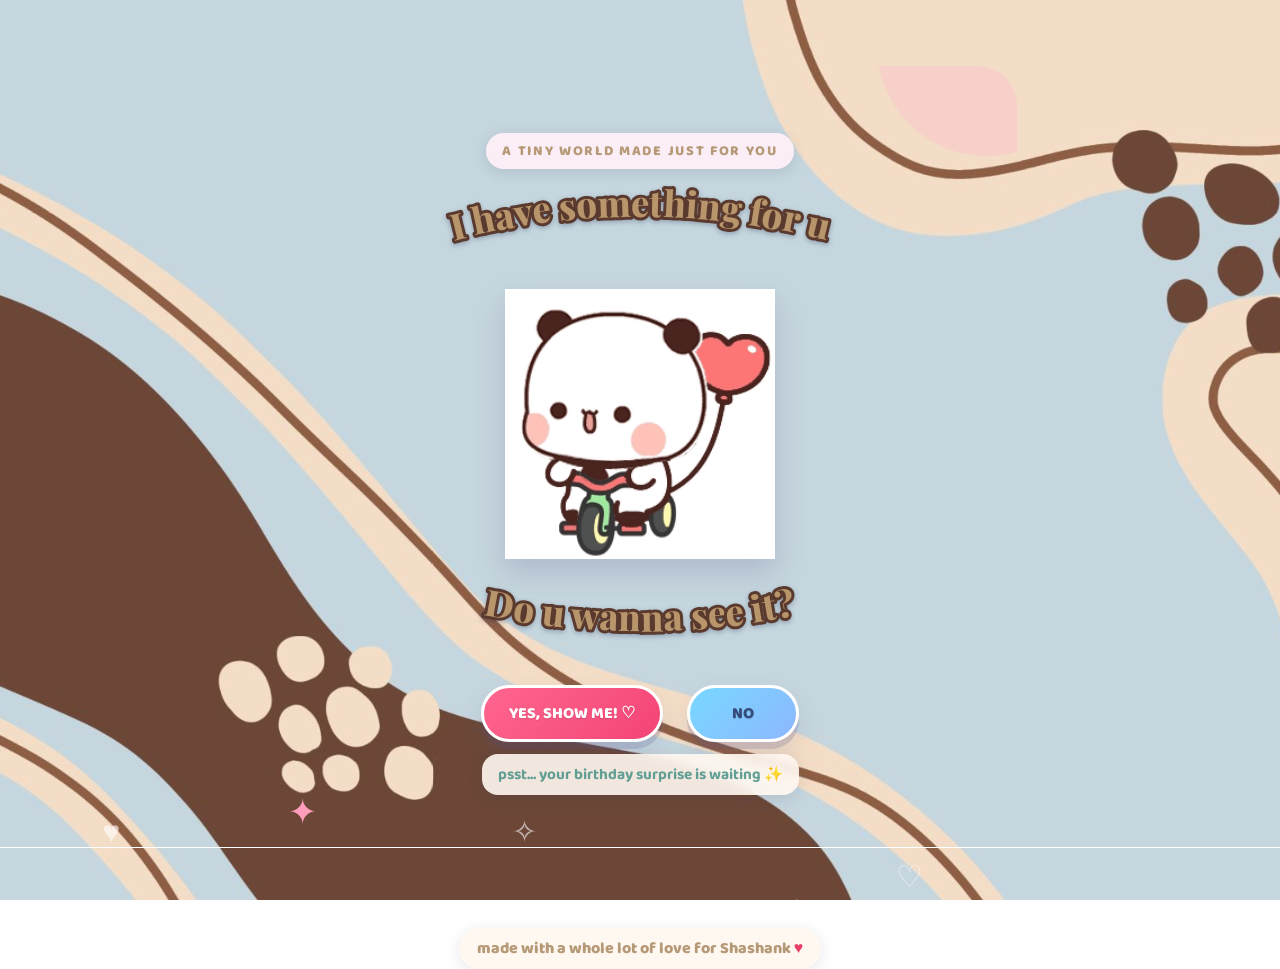
==== commit f690fa2b: "Refresh first page for dark brown text outlines" ====
--- a/index.html
+++ b/index.html
@@ -1,4 +1,4 @@
-<!doctype html><html lang="en"><head><meta charset="UTF-8"><meta name="viewport" content="width=device-width,initial-scale=1"><meta name="theme-color" content="#bceaff"><title>A little surprise for Shashank ♡</title><link rel="stylesheet" href="style.css?v=20261118-first-page-both-tan"><script src="script.js?v=20261117-clean-controls" defer></script></head><body class="first-page">
+<!doctype html><html lang="en"><head><meta charset="UTF-8"><meta name="viewport" content="width=device-width,initial-scale=1"><meta name="theme-color" content="#bceaff"><title>A little surprise for Shashank ♡</title><link rel="stylesheet" href="style.css?v=20261118-first-page-brown-outline"><script src="script.js?v=20261117-clean-controls" defer></script></head><body class="first-page">
 <div class="confetti-bg" aria-hidden="true"><i>♥</i><i>✦</i><i>♡</i><i>✿</i><i>♥</i><i>✧</i></div><main><section class="page-card landing">
 <p class="eyebrow">a tiny world made just for you</p>
 <svg class="arc-heading arc-top" viewBox="0 0 760 130" role="img" aria-label="I have something for u"><defs><path id="arc-top-index" d="M 35 112 Q 380 -28 725 112"/></defs><text><textPath href="#arc-top-index" startOffset="50%" text-anchor="middle">I have something for u</textPath></text></svg>
--- a/style.css
+++ b/style.css
@@ -486,3 +486,21 @@
 /* First page: both curved headings use the same warm tan text; preserve their existing white outlines. */
 body.first-page .arc-top text,
 body.first-page .arc-bottom text{fill:#B8956A;color:#B8956A;}
+
+
+/* Yes page: change the outline of both curved heading texts to warm tan; preserve their existing fill and all other styling. */
+body.yes-page-bg .arc-heading text{
+ stroke:#B8956A;
+ stroke-width:7px;
+ stroke-linejoin:round;
+ paint-order:stroke fill;
+}
+
+
+/* First page: dark-brown outlines on both curved headings; keep the warm-tan fill unchanged. */
+body.first-page .arc-heading text{
+ stroke:#5A3A2E;
+ stroke-width:7px;
+ stroke-linejoin:round;
+ paint-order:stroke fill;
+}
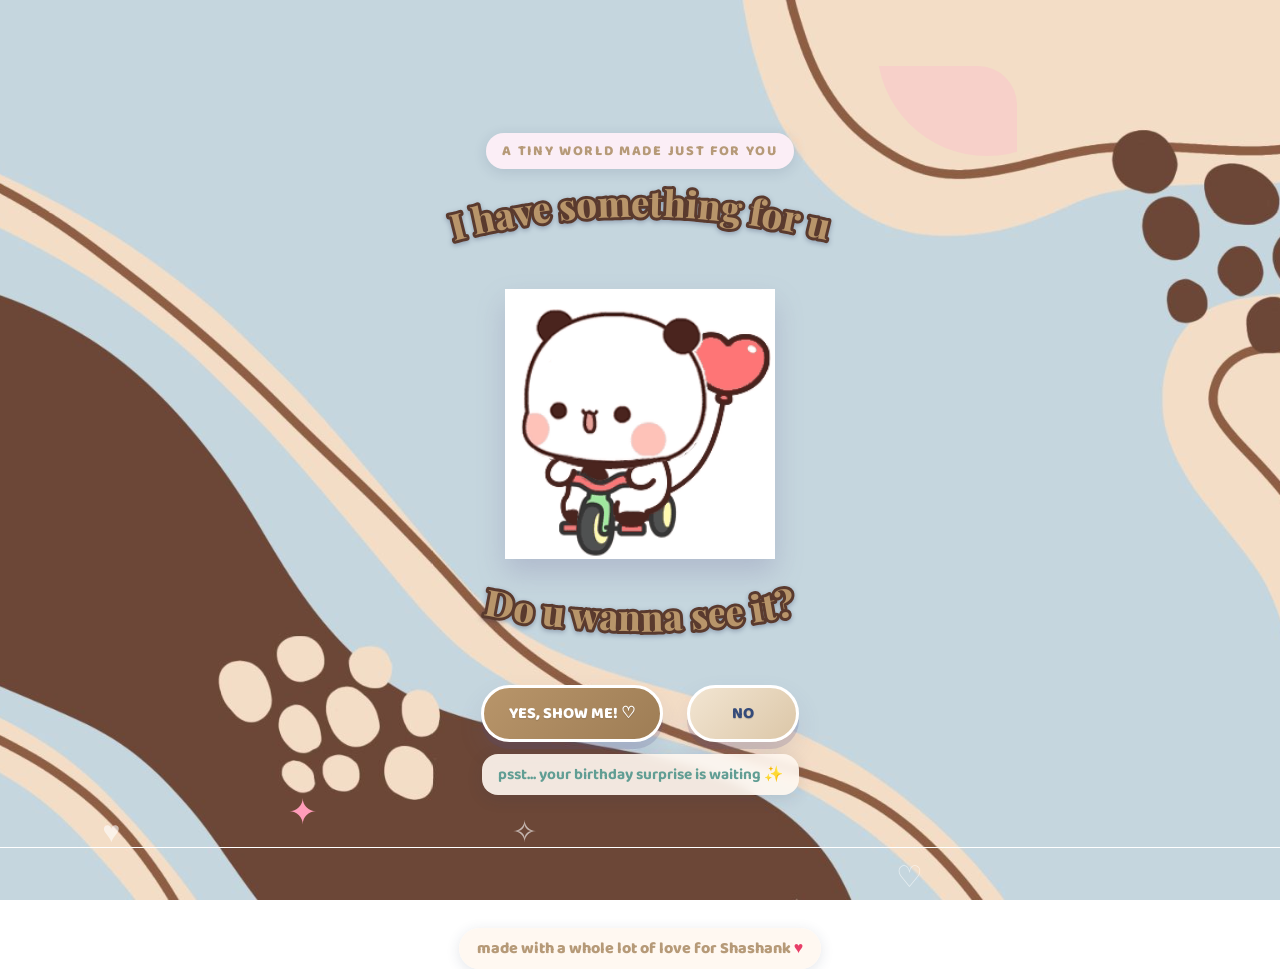
==== commit b0014079: "Refresh index.html for coordinated button colours" ====
--- a/index.html
+++ b/index.html
@@ -1,4 +1,4 @@
-<!doctype html><html lang="en"><head><meta charset="UTF-8"><meta name="viewport" content="width=device-width,initial-scale=1"><meta name="theme-color" content="#bceaff"><title>A little surprise for Shashank ♡</title><link rel="stylesheet" href="style.css?v=20261118-first-page-brown-outline"><script src="script.js?v=20261117-clean-controls" defer></script></head><body class="first-page">
+<!doctype html><html lang="en"><head><meta charset="UTF-8"><meta name="viewport" content="width=device-width,initial-scale=1"><meta name="theme-color" content="#bceaff"><title>A little surprise for Shashank ♡</title><link rel="stylesheet" href="style.css?v=20261118-coordinated-buttons-first"><script src="script.js?v=20261117-clean-controls" defer></script></head><body class="first-page">
 <div class="confetti-bg" aria-hidden="true"><i>♥</i><i>✦</i><i>♡</i><i>✿</i><i>♥</i><i>✧</i></div><main><section class="page-card landing">
 <p class="eyebrow">a tiny world made just for you</p>
 <svg class="arc-heading arc-top" viewBox="0 0 760 130" role="img" aria-label="I have something for u"><defs><path id="arc-top-index" d="M 35 112 Q 380 -28 725 112"/></defs><text><textPath href="#arc-top-index" startOffset="50%" text-anchor="middle">I have something for u</textPath></text></svg>
--- a/style.css
+++ b/style.css
@@ -504,3 +504,21 @@
  stroke-linejoin:round;
  paint-order:stroke fill;
 }
+
+
+/* Coordinated button backgrounds across all pages except Sunoo.
+   Backgrounds only: preserve existing button text, borders, sizing, shadows and hover behaviour. */
+body.first-page .bubble-button.hot{background:linear-gradient(135deg,#B8956A,#9E7D55)}
+body.first-page .bubble-button.cool{background:linear-gradient(135deg,#F2E5D2,#DCC7A8)}
+body.no-page-bg .bubble-button.hot{background:linear-gradient(135deg,#BBA789,#9E896C)}
+body.no-page-bg .bubble-button.cool{background:linear-gradient(135deg,#F0E7D8,#DCCDB8)}
+body.first-gift-bg .bubble-button.hot{background:linear-gradient(135deg,#D99EAE,#BE788D)}
+body.first-gift-bg .bubble-button.cool{background:linear-gradient(135deg,#F5DFE4,#E8C5CF)}
+body.second-gift-bg .bubble-button.hot{background:linear-gradient(135deg,#75B7A9,#55998B)}
+body.second-gift-bg .bubble-button.cool{background:linear-gradient(135deg,#DCEFE7,#BFDCD2)}
+body.third-gift-bg .bubble-button.hot{background:linear-gradient(135deg,#C77B5B,#A95F47)}
+body.third-gift-bg .bubble-button.cool{background:linear-gradient(135deg,#F0DDC8,#DCC2A6)}
+body.pick-gift-bg .bubble-button.hot{background:linear-gradient(135deg,#C6A04A,#A9822E)}
+body.pick-gift-bg .bubble-button.cool{background:linear-gradient(135deg,#F2E7C8,#E1D1A6)}
+body.yes-page-bg .bubble-button.hot{background:linear-gradient(135deg,#B8956A,#9E7D55)}
+body.yes-page-bg .bubble-button.cool{background:linear-gradient(135deg,#EADCC8,#D6C0A3)}
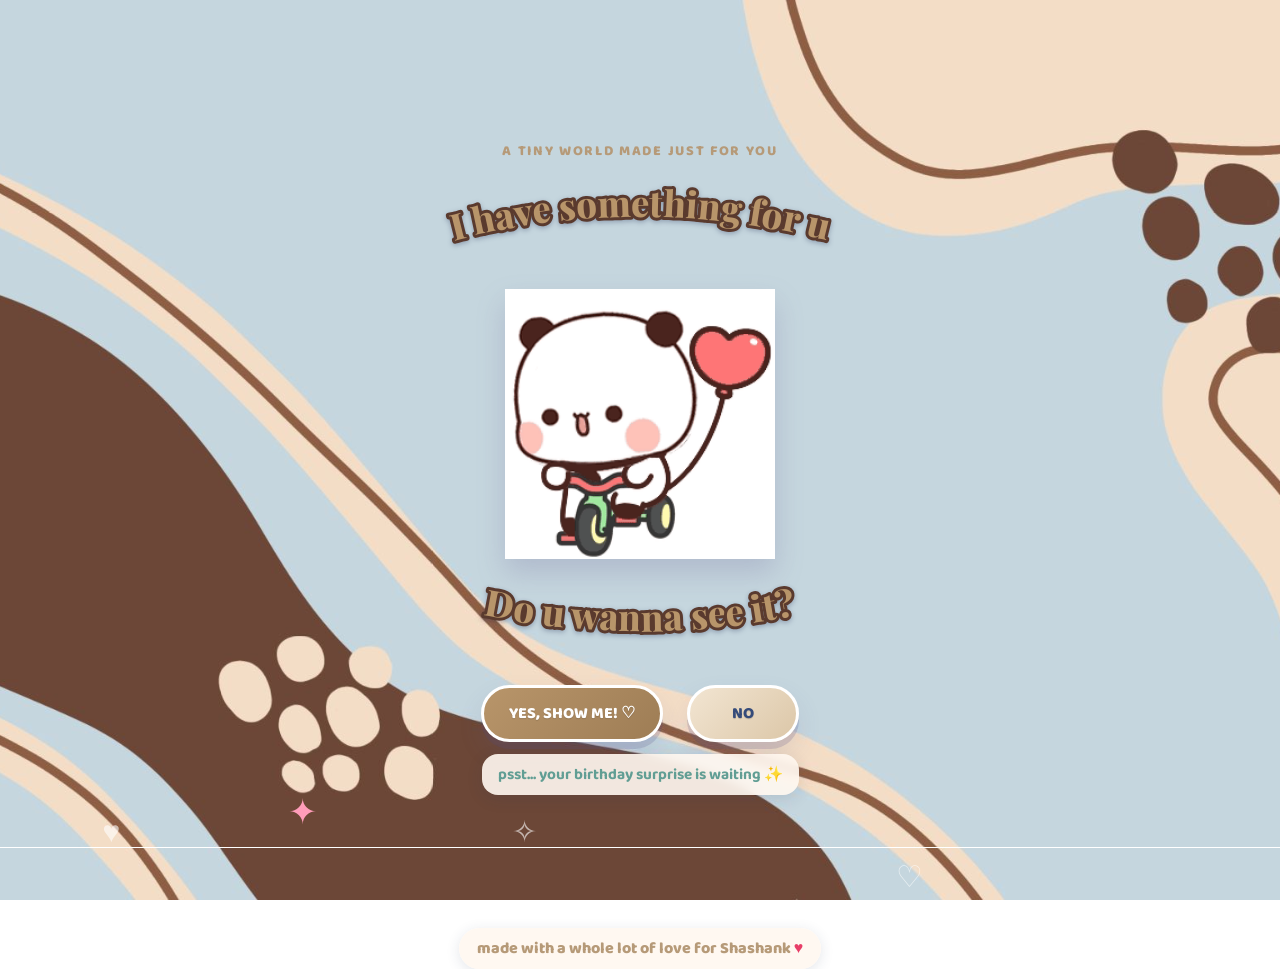
==== commit 094d7915: "Refresh first-page styling cache" ====
--- a/index.html
+++ b/index.html
@@ -1,4 +1,4 @@
-<!doctype html><html lang="en"><head><meta charset="UTF-8"><meta name="viewport" content="width=device-width,initial-scale=1"><meta name="theme-color" content="#bceaff"><title>A little surprise for Shashank ♡</title><link rel="stylesheet" href="style.css?v=20261118-coordinated-buttons-first"><script src="script.js?v=20261117-clean-controls" defer></script></head><body class="first-page">
+<!doctype html><html lang="en"><head><meta charset="UTF-8"><meta name="viewport" content="width=device-width,initial-scale=1"><meta name="theme-color" content="#bceaff"><title>A little surprise for Shashank ♡</title><link rel="stylesheet" href="style.css?v=20261118-remove-corner-circle"><script src="script.js?v=20261117-clean-controls" defer></script></head><body class="first-page">
 <div class="confetti-bg" aria-hidden="true"><i>♥</i><i>✦</i><i>♡</i><i>✿</i><i>♥</i><i>✧</i></div><main><section class="page-card landing">
 <p class="eyebrow">a tiny world made just for you</p>
 <svg class="arc-heading arc-top" viewBox="0 0 760 130" role="img" aria-label="I have something for u"><defs><path id="arc-top-index" d="M 35 112 Q 380 -28 725 112"/></defs><text><textPath href="#arc-top-index" startOffset="50%" text-anchor="middle">I have something for u</textPath></text></svg>
--- a/style.css
+++ b/style.css
@@ -522,3 +522,113 @@
 body.pick-gift-bg .bubble-button.cool{background:linear-gradient(135deg,#F2E7C8,#E1D1A6)}
 body.yes-page-bg .bubble-button.hot{background:linear-gradient(135deg,#B8956A,#9E7D55)}
 body.yes-page-bg .bubble-button.cool{background:linear-gradient(135deg,#EADCC8,#D6C0A3)}
+
+
+/* Make a Wish page: buttercream typography and button background only. */
+body.second-gift-bg .cake-card .eyebrow,
+body.second-gift-bg .cake-card h1,
+body.second-gift-bg .cake-card .subtitle,
+body.second-gift-bg .cake-card .message{
+ color:#FFF1C1;
+ text-shadow:0 1px 2px #594b3540;
+}
+body.second-gift-bg .cake-card .bubble-button.hot{
+ background:#FFF1C1;
+ color:#5A3A2E;
+ border-color:#FFF8DF;
+}
+
+
+/* Make a Wish page: switch all page text to dark brown. */
+body.second-gift-bg .cake-card .eyebrow,
+body.second-gift-bg .cake-card h1,
+body.second-gift-bg .cake-card .subtitle,
+body.second-gift-bg .cake-card .message,
+body.second-gift-bg .cake-card .bubble-button.hot{
+ color:#5A3A2E;
+}
+
+
+/* Make a Wish: buttercream is the only text and button colour, including the button label. */
+body.second-gift-bg .cake-card,
+body.second-gift-bg .cake-card *,
+body.second-gift-bg .cake-card h1,
+body.second-gift-bg .cake-card h1 span {
+ color:#FFF1C1;
+}
+body.second-gift-bg .cake-card h1{
+ -webkit-text-stroke:0;
+ text-shadow:none;
+}
+body.second-gift-bg .cake-card .bubble-button,
+body.second-gift-bg .cake-card .bubble-button.hot{
+ background:#FFF1C1;
+ color:#FFF1C1;
+ border-color:#FFF1C1;
+ text-shadow:none;
+}
+
+
+/* Restore the Make a Wish heading's soft glow while keeping its buttercream fill. */
+body.second-gift-bg .cake-card h1{
+ color:#FFF1C1;
+ -webkit-text-stroke:0;
+ text-shadow:0 0 7px #FFF1C1,0 0 16px #FFF1C1,0 0 28px #f6e7a8;
+}
+
+
+/* Make a Wish: keep the button buttercream, but make its label dark brown only. */
+body.second-gift-bg .cake-card .bubble-button,
+body.second-gift-bg .cake-card .bubble-button.hot{
+ color:#5A3A2E;
+}
+
+
+/* Make a Wish page: keep all supporting text dark brown; only the heading stays buttercream. */
+body.second-gift-bg .cake-card,
+body.second-gift-bg .cake-card .eyebrow,
+body.second-gift-bg .cake-card .subtitle,
+body.second-gift-bg .cake-card .message{
+ color:#5A3A2E;
+}
+body.second-gift-bg .cake-card h1,
+body.second-gift-bg .cake-card h1 span{
+ color:#FFF1C1;
+}
+body.second-gift-bg .cake-card .bubble-button,
+body.second-gift-bg .cake-card .bubble-button.hot{
+ color:#5A3A2E;
+}
+
+
+/* Sunoo page: icy-blue outline for the curved 'Sunoo I lovee you' heading; keep its gold fill unchanged. */
+body.sunoo-page-bg .arc-heading text{
+ stroke:#BFEFFF;
+ stroke-width:7px;
+ stroke-linejoin:round;
+ paint-order:stroke fill;
+}
+
+
+/* Sunoo page finishing touches: icy-blue label background, button text and button outline. */
+body.sunoo-page-bg .eyebrow{
+ background:#BFEFFF;
+ color:#d6a23e;
+}
+body.sunoo-page-bg .bubble-button.hot{
+ color:#BFEFFF;
+ border-color:#BFEFFF;
+}
+
+
+/* First page: remove the translucent blush-pink background behind the small eyebrow caption only. */
+body.first-page .eyebrow{
+ background:transparent;
+ box-shadow:none;
+}
+
+
+/* First page: remove the blush translucent quarter-circle decoration from the landing card. */
+body.first-page .page-card.landing:before{
+ display:none!important;
+}
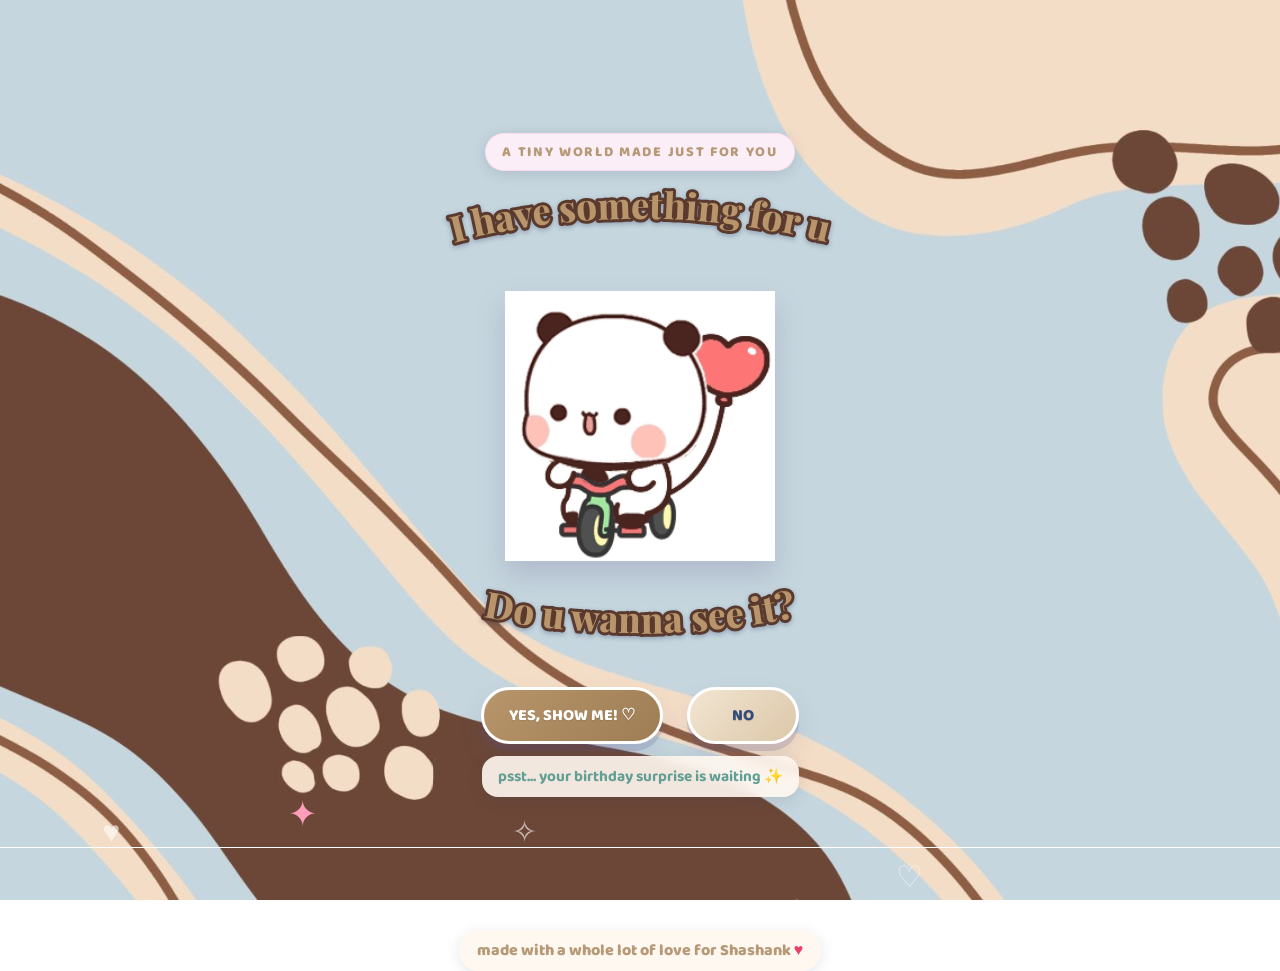
==== commit 4c4e9d47: "Refresh first-page stylesheet cache" ====
--- a/index.html
+++ b/index.html
@@ -1,4 +1,4 @@
-<!doctype html><html lang="en"><head><meta charset="UTF-8"><meta name="viewport" content="width=device-width,initial-scale=1"><meta name="theme-color" content="#bceaff"><title>A little surprise for Shashank ♡</title><link rel="stylesheet" href="style.css?v=20261118-remove-corner-circle"><script src="script.js?v=20261117-clean-controls" defer></script></head><body class="first-page">
+<!doctype html><html lang="en"><head><meta charset="UTF-8"><meta name="viewport" content="width=device-width,initial-scale=1"><meta name="theme-color" content="#bceaff"><title>A little surprise for Shashank ♡</title><link rel="stylesheet" href="style.css?v=20261118-blush-caption-restored"><script src="script.js?v=20261117-clean-controls" defer></script></head><body class="first-page">
 <div class="confetti-bg" aria-hidden="true"><i>♥</i><i>✦</i><i>♡</i><i>✿</i><i>♥</i><i>✧</i></div><main><section class="page-card landing">
 <p class="eyebrow">a tiny world made just for you</p>
 <svg class="arc-heading arc-top" viewBox="0 0 760 130" role="img" aria-label="I have something for u"><defs><path id="arc-top-index" d="M 35 112 Q 380 -28 725 112"/></defs><text><textPath href="#arc-top-index" startOffset="50%" text-anchor="middle">I have something for u</textPath></text></svg>
--- a/style.css
+++ b/style.css
@@ -632,3 +632,21 @@
 body.first-page .page-card.landing:before{
  display:none!important;
 }
+
+
+/* First page: restore the blush translucent pill behind the eyebrow caption. */
+body.first-page .eyebrow{
+ background:#fff0f8ed;
+ box-shadow:0 3px 14px #27345b22;
+}
+
+
+/* Strong first-page caption restoration: keep the blush pill visible over all earlier overrides. */
+body.first-page .page-card.landing > .eyebrow{
+ display:table!important;
+ background:rgba(255,240,248,.94)!important;
+ border:1px solid rgba(255,220,235,.98)!important;
+ box-shadow:0 3px 14px rgba(39,52,91,.14)!important;
+ border-radius:999px!important;
+ padding:7px 16px!important;
+}
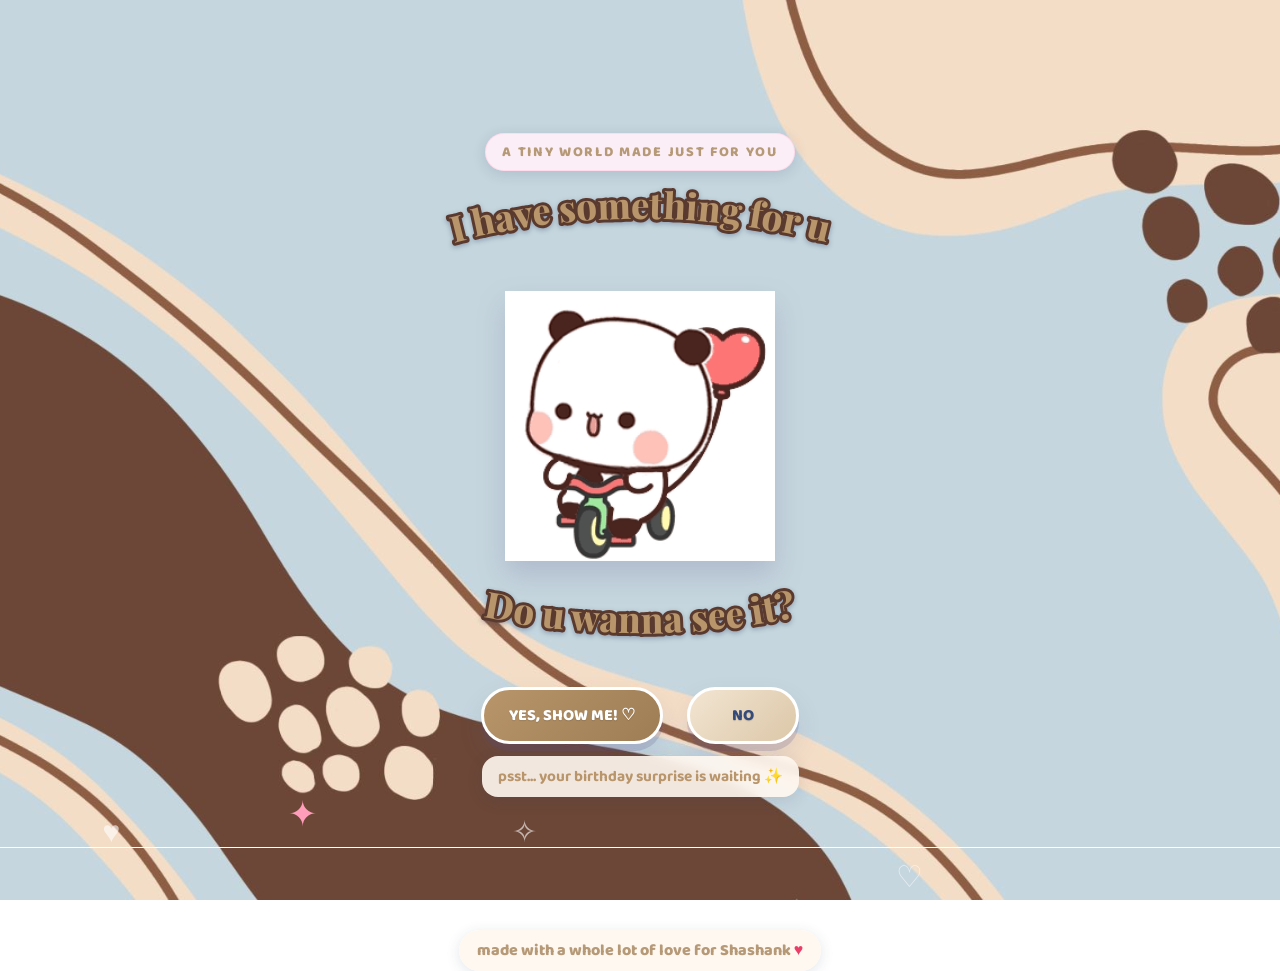
==== commit 490c2665: "Refresh opening page styles" ====
--- a/index.html
+++ b/index.html
@@ -1,4 +1,4 @@
-<!doctype html><html lang="en"><head><meta charset="UTF-8"><meta name="viewport" content="width=device-width,initial-scale=1"><meta name="theme-color" content="#bceaff"><title>A little surprise for Shashank ♡</title><link rel="stylesheet" href="style.css?v=20261118-blush-caption-restored"><script src="script.js?v=20261117-clean-controls" defer></script></head><body class="first-page">
+<!doctype html><html lang="en"><head><meta charset="UTF-8"><meta name="viewport" content="width=device-width,initial-scale=1"><meta name="theme-color" content="#bceaff"><title>A little surprise for Shashank ♡</title><link rel="stylesheet" href="style.css?v=20261118-tan-note-cute-sunoo-font"><script src="script.js?v=20261117-clean-controls" defer></script></head><body class="first-page">
 <div class="confetti-bg" aria-hidden="true"><i>♥</i><i>✦</i><i>♡</i><i>✿</i><i>♥</i><i>✧</i></div><main><section class="page-card landing">
 <p class="eyebrow">a tiny world made just for you</p>
 <svg class="arc-heading arc-top" viewBox="0 0 760 130" role="img" aria-label="I have something for u"><defs><path id="arc-top-index" d="M 35 112 Q 380 -28 725 112"/></defs><text><textPath href="#arc-top-index" startOffset="50%" text-anchor="middle">I have something for u</textPath></text></svg>
--- a/style.css
+++ b/style.css
@@ -650,3 +650,12 @@
  border-radius:999px!important;
  padding:7px 16px!important;
 }
+
+
+/* Requested finishing touches: tan opening-page note and a rounded, bold Sunoo heading. */
+body.first-page .micro{color:#B8956A!important;}
+body.sunoo-page-bg .arc-heading text{
+ font-family:'Fredoka','Baloo 2',sans-serif;
+ font-weight:700;
+ letter-spacing:.2px;
+}
